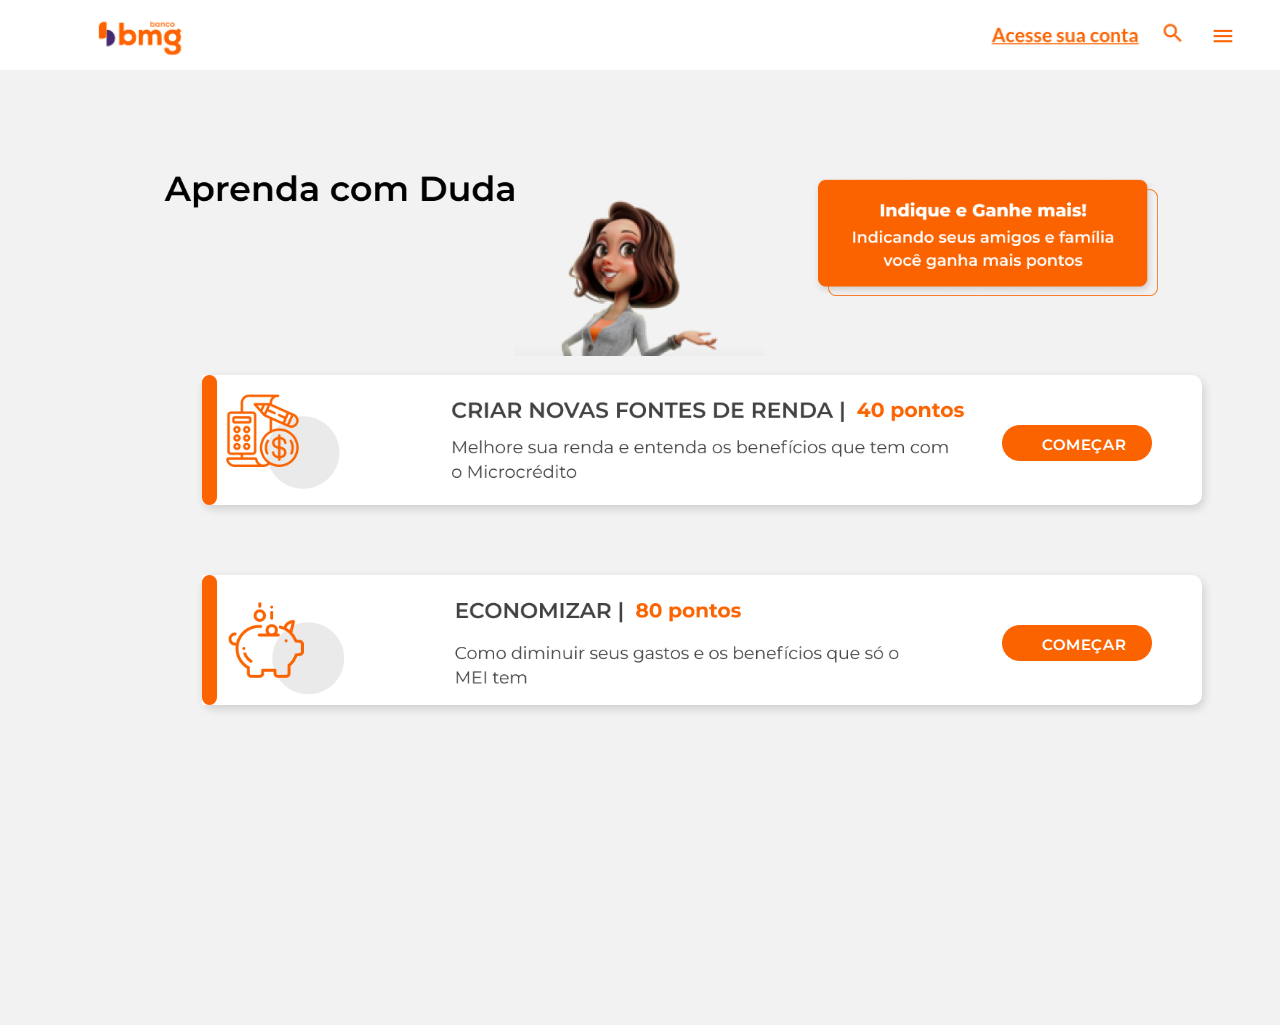
==== hackathon-bmg/index.html @ fc59ccf5 "Projecto BMG" ====
<!DOCTYPE html>
<html lang="en">
  <head>
    <meta charset="UTF-8">
    <meta name="viewport" content="width=device-width, initial-scale=1.0">
    <title>BMG</title>
    <link href="https://fonts.googleapis.com/css2?family=Montserrat:ital,wght@0,300;1,500&display=swap" rel="stylesheet">
    <link rel="stylesheet" href="style.css">
  </head>
  <body>
    <header></header>

    <div class="main-container">
      <div class="conteiner">
        <div class="text"></div>
        <div class="img-mulher"></div>
        <div class="messagem"></div>
      </div>

      <div>
        <div class="conteiner2">
          <div class="conteudo-container2"></div>
          <div class="borda-orange2"></div>
          <div class="button2">
            <a href="index-pag2.html">COMEÇAR</a>
          </div>
        </div>
      
        <div class="conteiner3">
          <div class="conteudo-container3"></div>
          <div class="borda-orange3"></div>
          <div class="button3">
            <a href="google.com">COMEÇAR</a>
          </div>
        </div>
      </div>
    </div>
  </body>
</html>
---- hackathon-bmg/style.css ----
body {
  background-color: #F2F2F2;;
  background-repeat: no-repeat;
  background-size: cover;
  background-attachment: scroll;
  margin: 0px;
  padding: 0px;
}

header {
  background-image:url(./img/barra-superior.png);
  background-size:cover;
  background-repeat:no-repeat;
  height: 70px;
}

.main-container {
  position: absolute;
  width: 80%;
  height: 100%;
  left: 102px;
  top: 125px;
  background: #F2F2F2;
}
.conteiner {
  width: 1000px;
  height: 200px;
  margin: auto;
}

.img-mulher {
  width: 250px;
  height: 250px;
  background: url(./img/image\ 3.png);
  background-size: contain;
  background-repeat: no-repeat;
  position: relative;
  left: 400px;
  bottom: 50px;
}

.messagem {
  background: url(./img/image\ 1.png);
  width: 350px;
  height: 350px;
  background-repeat: no-repeat;
  background-size: contain;
  position: relative;
  left: 700px;
  bottom: 300px;
}

.text {
  background: url(./img/Aprenda\ com\ Duda.png);
  background-size: contain;
  background-repeat: no-repeat;
  width: 350px;
  height: 100px;
  position: relative;
  left: 50px;
  top: 50px;
}

.conteiner2 {
  position: absolute;
  width: 1000px;
  height: 130px;
  left: 100px;
  top: 250px;
  background: #FFFFFF;
  box-shadow: 2px 4px 10px rgba(0, 0, 0, 0.15);
  border-radius: 10px;
}

.conteudo-container2 {
  background: url(./img/conetudo-conteiner2.png);
  background-size: contain;
  background-repeat: no-repeat;
  width: 80%;
  height: 130px;
  position: absolute;
}

.conteudo-container3 {
  background: url(./img/conetudo-conteiner3.png);
  background-size: contain;
  background-repeat: no-repeat;
  width: 80%;
  height: 130px;
  position: absolute;
}


.conteiner3 {
  position: absolute;
  width: 1000px;
  height: 130px;
  left: 100px;
  top: 450px;
  background: #FFFFFF;
  box-shadow: 2px 4px 10px rgba(0, 0, 0, 0.15);
  border-radius: 10px;
}

.borda-orange2 {
  position: absolute;
  width: 15px;
  height: 130px;
  background: #FA6300;
  border-radius: 30px;
}

.borda-orange3 {
  position: absolute;
  width: 15px;
  height: 130px;
  background: #FA6300;
  border-radius: 30px;
}

.button2 {
  background: url(./img/button.png);
  width: 150px;
  height: 150px;
  background-size: contain;
  background-repeat: no-repeat;
  position: absolute;
  left: 800px;
  top: 50px;
}

.button3 {
  background: url(./img/button.png);
  width: 150px;
  height: 150px;
  background-size: contain;
  background-repeat: no-repeat;
  position: absolute;
  left: 800px;
  top: 50px;
}

a {
  position: absolute;
  left: 40px;
  top: 10px;
  color: #FFFFFF;
  font-family: 'Montserrat';
  text-decoration: none;
  font-weight: 600;
  font-size: 15px;
  letter-spacing: 0.04em;
}
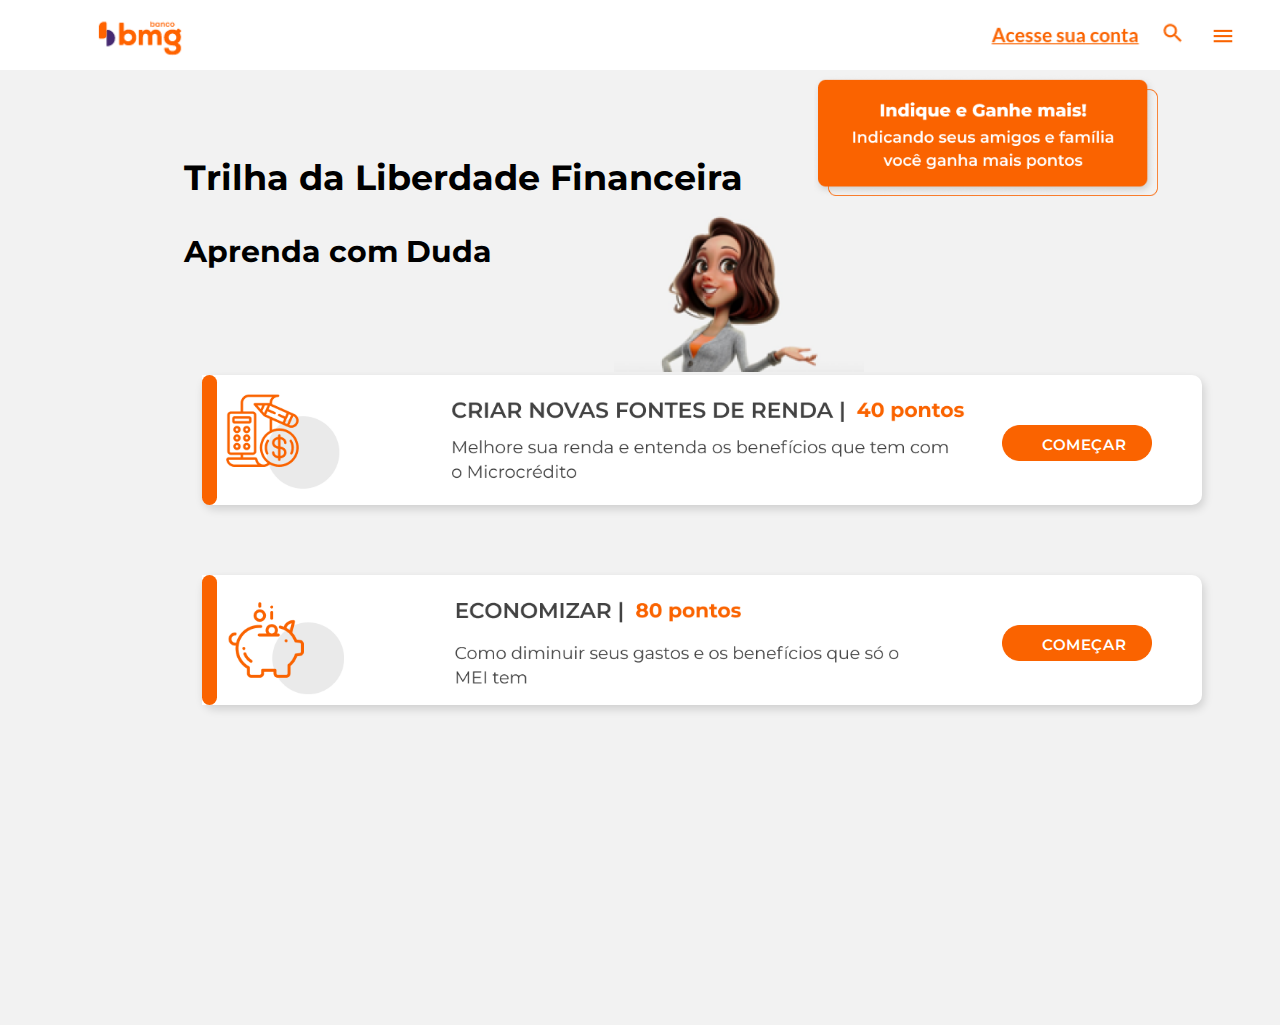
==== commit c3d5dd61: "Complete Project" ====
--- a/hackathon-bmg/index.html
+++ b/hackathon-bmg/index.html
@@ -12,7 +12,10 @@
 
     <div class="main-container">
       <div class="conteiner">
-        <div class="text"></div>
+        <div>
+          <h1 class="title-1">Trilha da Liberdade Financeira</h1>
+          <h2 class="title-2">Aprenda com Duda</h2>
+        </div>
         <div class="img-mulher"></div>
         <div class="messagem"></div>
       </div>
@@ -30,7 +33,7 @@
           <div class="conteudo-container3"></div>
           <div class="borda-orange3"></div>
           <div class="button3">
-            <a href="google.com">COMEÇAR</a>
+            <a href="index-pag2.html">COMEÇAR</a>
           </div>
         </div>
       </div>
--- a/hackathon-bmg/style.css
+++ b/hackathon-bmg/style.css
@@ -1,9 +1,8 @@
-
 body {
+  background-attachment: scroll;
   background-color: #F2F2F2;;
   background-repeat: no-repeat;
   background-size: cover;
-  background-attachment: scroll;
   margin: 0px;
   padding: 0px;
 }
@@ -16,140 +15,150 @@
 }
 
 .main-container {
+  background: #F2F2F2;
+  left: 102px;
+  height: 100%;
   position: absolute;
+  top: 125px;
   width: 80%;
-  height: 100%;
-  left: 102px;
-  top: 125px;
-  background: #F2F2F2;
 }
 .conteiner {
-  width: 1000px;
   height: 200px;
   margin: auto;
+  width: 1000px;
 }
 
 .img-mulher {
-  width: 250px;
-  height: 250px;
   background: url(./img/image\ 3.png);
   background-size: contain;
   background-repeat: no-repeat;
+  bottom: 50px;
+  height: 250px;
+  left: 50%;
   position: relative;
-  left: 400px;
-  bottom: 50px;
+  width: 250px;
+  top: 33%
 }
 
 .messagem {
   background: url(./img/image\ 1.png);
-  width: 350px;
-  height: 350px;
   background-repeat: no-repeat;
   background-size: contain;
+  bottom: 300px;
+  height: 350px;
+  left: 700px;
   position: relative;
-  left: 700px;
-  bottom: 300px;
+  width: 350px;
 }
 
-.text {
-  background: url(./img/Aprenda\ com\ Duda.png);
-  background-size: contain;
-  background-repeat: no-repeat;
-  width: 350px;
-  height: 100px;
-  position: relative;
-  left: 50px;
-  top: 50px;
+.title-1 {
+  color: #000000;
+  font-family: 'Montserrat', sans-serif;
+  font-size: 35px;
+  height: 59px;
+  left: 8%;
+  line-height: 59px;
+  position: absolute;
+}
+
+.title-2 {
+  color: #000000;
+  font-family: 'Montserrat', sans-serif;
+  font-size: 30px;
+  height: 59px;
+  left: 8%;
+  line-height: 59px;
+  position: absolute;
+  top: 8%;
 }
 
 .conteiner2 {
-  position: absolute;
-  width: 1000px;
+  background: #FFFFFF;
+  border-radius: 10px;
+  box-shadow: 2px 4px 10px rgba(0, 0, 0, 0.15);
   height: 130px;
   left: 100px;
+  position: absolute;
   top: 250px;
-  background: #FFFFFF;
-  box-shadow: 2px 4px 10px rgba(0, 0, 0, 0.15);
-  border-radius: 10px;
+  width: 1000px;
 }
 
 .conteudo-container2 {
   background: url(./img/conetudo-conteiner2.png);
   background-size: contain;
   background-repeat: no-repeat;
-  width: 80%;
   height: 130px;
   position: absolute;
+  width: 80%;
 }
 
 .conteudo-container3 {
   background: url(./img/conetudo-conteiner3.png);
   background-size: contain;
   background-repeat: no-repeat;
-  width: 80%;
   height: 130px;
   position: absolute;
+  width: 80%;
 }
 
 
 .conteiner3 {
-  position: absolute;
-  width: 1000px;
+  background: #FFFFFF;
+  border-radius: 10px;
+  box-shadow: 2px 4px 10px rgba(0, 0, 0, 0.15);
   height: 130px;
   left: 100px;
+  position: absolute;
   top: 450px;
-  background: #FFFFFF;
-  box-shadow: 2px 4px 10px rgba(0, 0, 0, 0.15);
-  border-radius: 10px;
+  width: 1000px;
 }
 
 .borda-orange2 {
+  background: #FA6300;
+  border-radius: 30px;
+  height: 130px;
   position: absolute;
   width: 15px;
-  height: 130px;
-  background: #FA6300;
-  border-radius: 30px;
 }
 
 .borda-orange3 {
+  background: #FA6300;
+  border-radius: 30px;
+  height: 130px;
   position: absolute;
   width: 15px;
-  height: 130px;
-  background: #FA6300;
-  border-radius: 30px;
 }
 
 .button2 {
   background: url(./img/button.png);
-  width: 150px;
-  height: 150px;
   background-size: contain;
   background-repeat: no-repeat;
+  height: 150px;
+  left: 800px;
   position: absolute;
-  left: 800px;
   top: 50px;
+  width: 150px;
 }
 
 .button3 {
   background: url(./img/button.png);
-  width: 150px;
-  height: 150px;
   background-size: contain;
   background-repeat: no-repeat;
+  height: 150px;
+  left: 800px;
   position: absolute;
-  left: 800px;
   top: 50px;
+  width: 150px;
 }
 
 a {
-  position: absolute;
-  left: 40px;
-  top: 10px;
   color: #FFFFFF;
   font-family: 'Montserrat';
+  font-size: 15px;
+  font-weight: 600;
+  left: 40px;
+  letter-spacing: 0.04em;
+  position: absolute;
   text-decoration: none;
-  font-weight: 600;
-  font-size: 15px;
-  letter-spacing: 0.04em;
+  top: 10px;
 }
-
